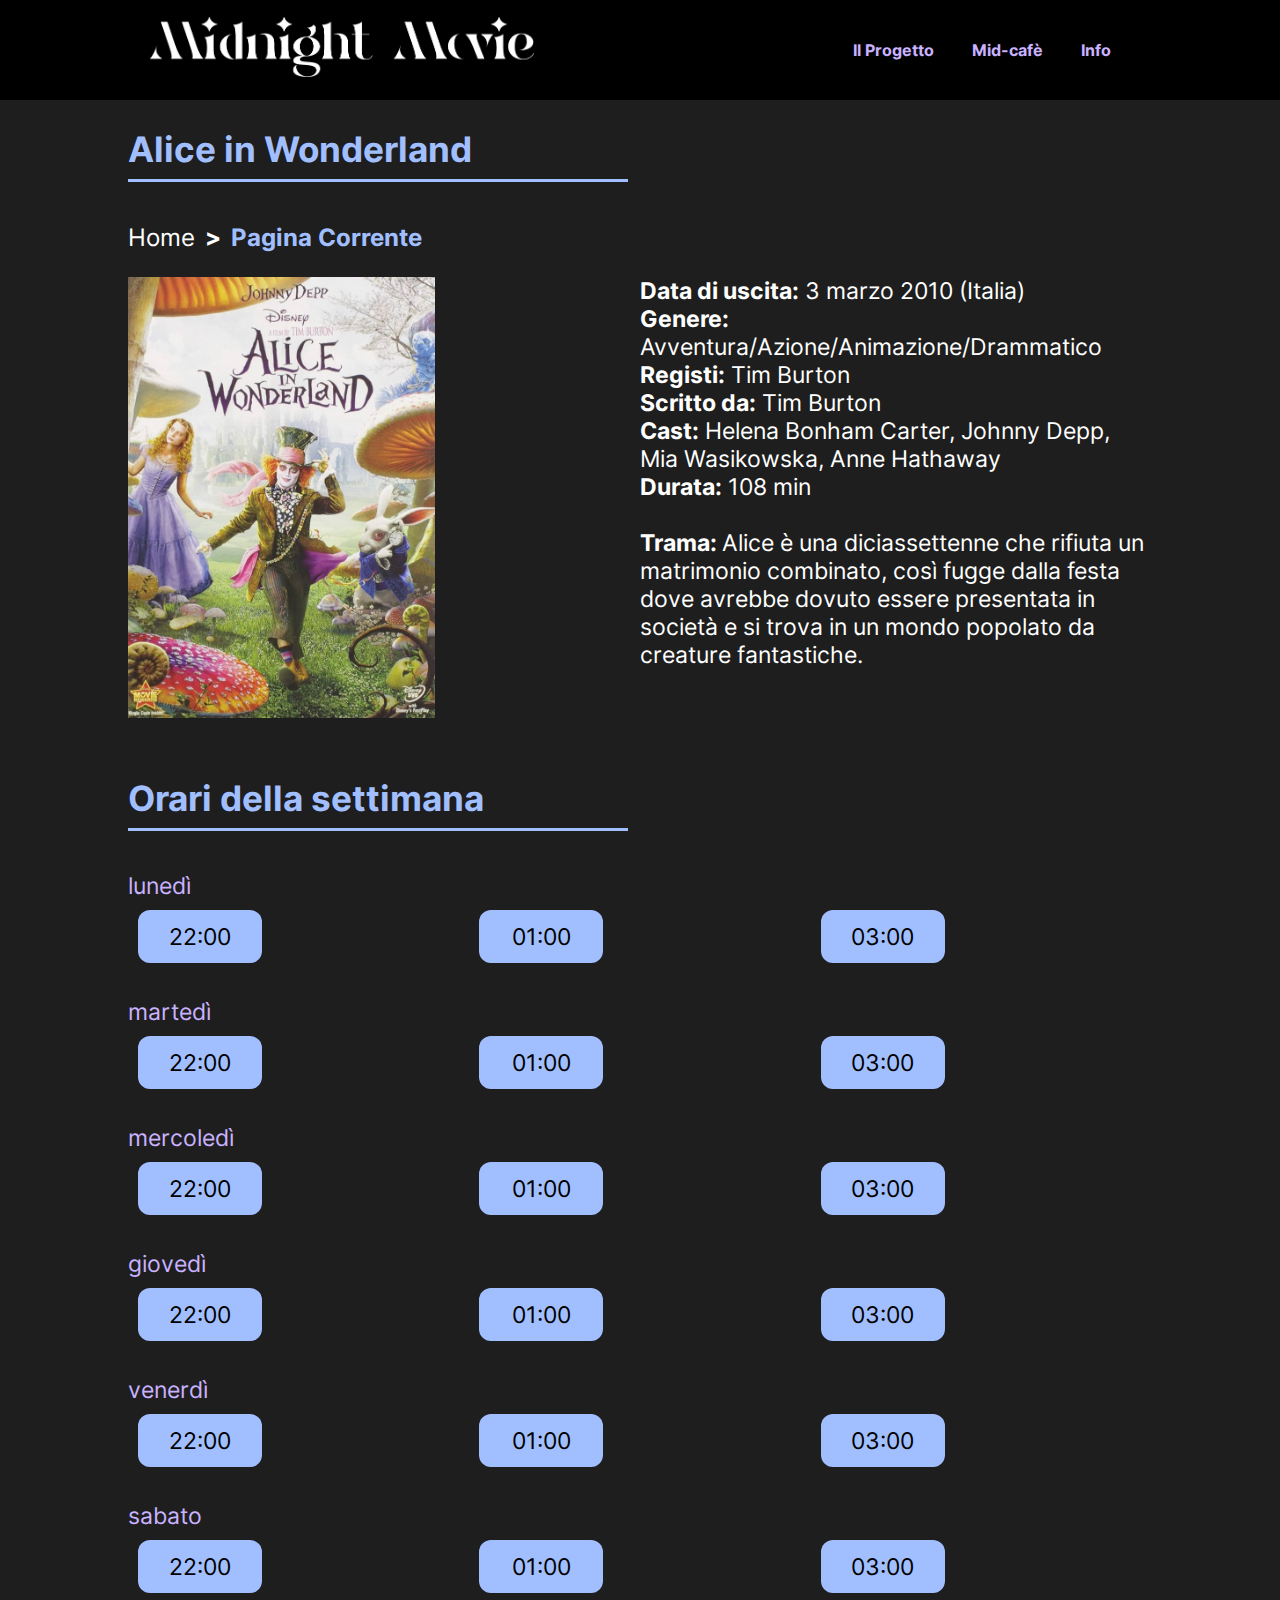
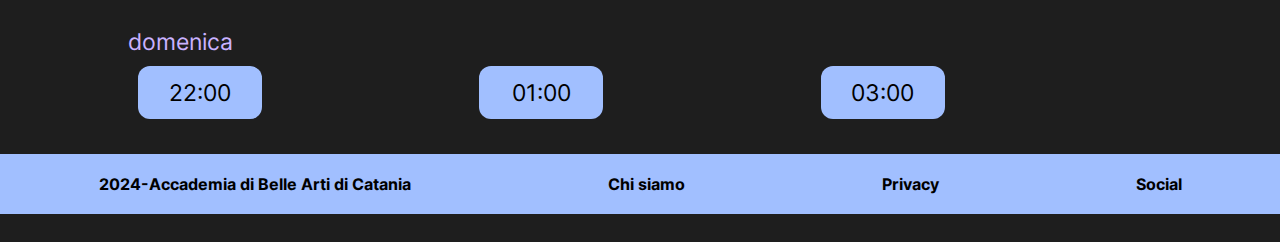
==== alice_in_wonderland.html @ 5517c182 "modifiche" ====
<!DOCTYPE html>
<html lang="en">
    <head>
        <meta charset="UTF-8">
        <meta name="viewport" content="width=device-width, initial-scale=1.0">
        <title>midnight movie</title>
        <link href="css/style.css" rel="stylesheet" type="text/css" >
    </head>
    <body>
        <header class="container-nav">
            <nav class="container-nav__navBar">
                <div class="navBar__logo">
                    <a href="index.html"><img src="img/marchio/marchio bianco.png" alt="logo"></a>
                </div>
                <div class="navBar__menu">
                    <ul class="navbar__list">
                        <li class="navbar_list_item"><a href="il_progetto.html">Il Progetto</a></li>  
                        <li class="navbar_list_item"><a href="mid_cafè.html">Mid-cafè</a></li>
                        <li class="navbar_list_item"><a href="info.html">Info</a></li>  
                    </ul>
                </div>            
            </nav>        
        </header>
    
        <main>
            <section class="container">
                <h2> Alice in Wonderland </h2>                    
            </section>
            <section class="container">                
                <div aria-label="breadcrumb">
                    <ul class="breadcrumb">
                        <li><a href="index.html">Home</a></li>
                        <li class="current">Pagina Corrente</li>
                    </ul>
                </div>

            </section>
            <section class="container"> 
                <div class="row">
                    <div class="col6 infoFilm">
                        <img src="img/index/5_alice_in_wonderland.jpg" alt="Alice in Wonderland" >
                    </div>
                    <div class="col6">
                        <p>
                            <b>Data di uscita:</b> 3 marzo 2010 (Italia)<br>
                            <b>Genere:</b> Avventura/Azione/Animazione/Drammatico<br>
                            <b>Registi:</b> Tim Burton <br>
                            <b>Scritto da:</b> Tim Burton <br>
                            <b>Cast:</b> Helena Bonham Carter, Johnny Depp, Mia Wasikowska, Anne Hathaway<br>
                            <b>Durata:</b> 108 min<br><br>

                            <b>Trama: </b> Alice è una diciassettenne che rifiuta un matrimonio combinato, così fugge dalla festa dove avrebbe dovuto essere presentata in società e si trova in un mondo popolato da creature fantastiche. 

                        </p>
                    </div>
                </div>
            </section>
            <section class="container">
                <h2>Orari della settimana</h2>                    
            </section>
            <section class="container containerHours">
                <div class="row">
                    <div class="col12">
                        <span class="day">lunedì</span>
                    </div>
                </div>
                <div class="row">
                    <div class="col4">
                       <span class="hours center">22:00</span> 
                    </div>
                    <div class="col4">
                        <span class="hours center">01:00</span> 
                    </div>
                    <div class="col4">
                        <span class="hours center">03:00</span> 
                    </div>
                </div>
            </section>
            <section class="container containerHours">
                <div class="row">
                    <div class="col12">
                        <span class="day">martedì</span>
                    </div>
                </div>
                <div class="row">
                    <div class="col4">
                       <span class="hours center">22:00</span> 
                    </div>
                    <div class="col4">
                        <span class="hours center">01:00</span> 
                    </div>
                    <div class="col4">
                        <span class="hours center">03:00</span> 
                    </div>
                </div>
            </section>
            <section class="container containerHours">
                <div class="row">
                    <div class="col12">
                        <span class="day">mercoledì</span>
                    </div>
                </div>
                <div class="row">
                    <div class="col4">
                       <span class="hours center">22:00</span> 
                    </div>
                    <div class="col4">
                        <span class="hours center">01:00</span> 
                    </div>
                    <div class="col4">
                        <span class="hours center">03:00</span> 
                    </div>
                </div>
            </section>
            <section class="container containerHours">
                <div class="row">
                    <div class="col12">
                        <span class="day">giovedì</span>
                    </div>
                </div>
                <div class="row">
                    <div class="col4">
                       <span class="hours center">22:00</span> 
                    </div>
                    <div class="col4">
                        <span class="hours center">01:00</span> 
                    </div>
                    <div class="col4">
                        <span class="hours center">03:00</span> 
                    </div>
                </div>
            </section>
            <section class="container containerHours">
                <div class="row">
                    <div class="col12">
                        <span class="day">venerdì</span>
                    </div>
                </div>
                <div class="row">
                    <div class="col4">
                       <span class="hours center">22:00</span> 
                    </div>
                    <div class="col4">
                        <span class="hours center">01:00</span> 
                    </div>
                    <div class="col4">
                        <span class="hours center">03:00</span> 
                    </div>
                </div>
            </section>
            <section class="container containerHours">
                <div class="row">
                    <div class="col12">
                        <span class="day">sabato</span>
                    </div>
                </div>
                <div class="row">
                    <div class="col4">
                       <span class="hours center">22:00</span> 
                    </div>
                    <div class="col4">
                        <span class="hours center">01:00</span> 
                    </div>
                    <div class="col4">
                        <span class="hours center">03:00</span> 
                    </div>
                </div>
            </section>
            <section class="container containerHours">
                <div class="row">
                    <div class="col12">
                        <span class="day">domenica</span>
                    </div>
                </div>
                <div class="row">
                    <div class="col4">
                       <span class="hours center">22:00</span> 
                    </div>
                    <div class="col4">
                        <span class="hours center">01:00</span> 
                    </div>
                    <div class="col4">
                        <span class="hours center">03:00</span> 
                    </div>
                </div>
            </section>
            
        </main>
        <footer>
            <nav class="navBar_footer">
                <ul class="navbar__list">
                    <li class="navbar_list_item"><a href="https://www.abacatania.it/">2024-Accademia di Belle Arti di Catania</a></li>
                    <li class="navbar_list_item"><a href="chi_siamo.html">Chi siamo</a></li>
                    <li class="navbar_list_item"><a href="chi_siamo.html">Privacy</a></li>
                    <li class="navbar_list_item"><a href="chi_siamo.html">Social</a></li>
                </ul>
            </nav>
        </footer>
    </body>
</html>
---- css/style.css ----
body{
    margin: 0 auto;
    font-family: 'Inter', sans-serif;
    font-weight: normal;
    font-style: normal;
    background-color: #1E1E1E;
    font-size: 23px;
}
main{
    margin-top: 100px;
}

h1,h2,h3,h4,h5,h6{
    font-family: 'Inter', sans-serif;
    font-weight: bold;
    font-style: normal;
}
a{
    text-decoration: none;
}
a:hover {
    text-decoration: underline;
}
nav{
    
    padding: 10px 0;
}

.container-nav{
    width: 100%;
}
.container-nav__navBar{
    display: flex;
    justify-content: space-around;
    align-items: center;
    background-color: #000;
    color: #C9B2FF;
}
.navBar__logo{
    width: 30%;
}
.navBar__logo img{
    width: 100%;
    
}


.navbar__list {
    list-style-type: none;
    display: flex;
    justify-content: space-around; 
    padding: 0;
    margin: 0;
    font-weight: bold;
    font-size: 16px;
    flex-direction: column;
}
.navbar_list_item{
    margin: 0 19px;
}

.navbar__list a{
    color: #C9B2FF;
}



main{
    background-color: #1E1E1E;
    color: #fff;
}

.container__slider{
    background-image: url(../img/index/1_home.jpeg);
    box-shadow: inset 0 0 0 2000px rgb(0 0 0 / 57%);
    
    height: 489px;
    background-position: center;
    background-repeat: no-repeat;
    background-size: cover;
    position: relative;
}

.container_slider_midCafe{
    background-image: url(../img/mid_cafe/1_mid_cafe.jpg);
    box-shadow: inset 0 0 0 2000px rgb(0 0 0 / 57%);
    
    height: 489px;
    background-position: center;
    background-repeat: no-repeat;
    background-size: cover;
    position: relative;
}

.slider__text{
    width: 100%;
    text-align: center;
    position: absolute;
    top: 50%;
    left: 50%;
    transform: translate(-50%, -50%);
    color: #C9B2FF;
    font-weight: bold;
    font-size: 48px;
}

.container{
    display: flex;
    justify-content: center;
    margin: 0 15px;
   /*  width: 100%; */
    justify-content: flex-start;
}

.row{
    /* --bs-gutter-x: 1.5rem;
    --bs-gutter-y: 0; */
    display: flex;
    flex-wrap: wrap;
    /* margin-top: calc(-1* var(--bs-gutter-y));
    margin-right: calc(-.5* var(--bs-gutter-x));
    margin-left: calc(-.5* var(--bs-gutter-x)); */
    flex-direction: column;
}
.col4 {
    flex: 0 0 auto;
    width: 33.33333333%;
}
.col6{
    flex: 0 0 auto;
    width: 100%;
}
.col12{
    flex: 0 0 auto;
    width: 100%;
}
.day{
    color: #C9B2FF; 
}
.hours{
    display: block;
    background-color: #A1BFFF;
    height: 53px;
    color: #000;
    margin: 10px;
    border-radius: 12px;
    width: 124px;
}

.containerHours{
    display: flex;
    flex-direction: column;
}
.center {
    display: flex;
    justify-content: center;
    align-items: center;
     
  }


.container-nav {
    display: flex;
    flex-wrap: wrap;
    position: fixed;
    top: 0px;
    left: 0px;
    right: 0px;
    z-index: 100;
    height: 100px;
}
.mainDescription{
    width: 50%;
}

h1,h3{
    color: #C9B2FF;
}

h2 {

    position: relative;
    width: 500px;
    color: #A1BFFF;
    }
    
    h2:after {
    position: absolute;
    content: "";
    height: 3px;
    background-color: #A1BFFF;
    width: 100%;
    right: 0px;
    top: 50px;
    }


/* .grid {
    display: grid;
    grid-template-columns: repeat(1, 1fr);
    gap:16px
} */

.grid {
    display: grid;
    grid-template-columns: repeat(auto-fit, minmax(300px, 1fr));
    gap: 16px
}




figure img {
    width: 100%;
    height: 100%;
    object-fit: cover;
    border-radius: 10px;
  }


figcaption a {
    color: #fff;
}
figure a :hover {
    color: #A1BFFF;
}

figure img {
    display: block;
    transition: transform 0.3s ease;
}

figure:hover img {
    transform: scale(1.1);
    opacity: 0.5;
    
}
figure:hover figcaption a{
    opacity: 1;
    color: #A1BFFF;
    
}

.breadcrumb {
    list-style: none;
    display: flex;
    padding: 0;
    margin: 0;
    font-size: 24px;
  }
  
  .breadcrumb li {
    margin-right: 10px;
  }
  
  .breadcrumb li+li:before {
    content: ">";
    margin-right: 10px;
    color: #fff;
  }
  
  .breadcrumb li a {
    text-decoration: none;
    color: #fff;
  }
  
  .breadcrumb li.current {
    color: #A1BFFF;
    font-weight: bold;
  }
  
  .breadcrumb li.current a {
    pointer-events: none; /* Disabilita il link per la pagina corrente */
  }
  .infoFilm img{
    width: 60%;
  }

  .infoIndex img{
    width: 100%;
    height: 330px;
    object-fit: cover;
  }

  .borderIndex p{
    border: 3px solid #A1BFFF;    
    padding: 15px 0 0 15px;
    
  }

  .snack{
    margin-bottom: 50px;
  }
  .snack img{
    
    width: 200px;
    height: 200px;
    object-fit: cover;
    object-position: center;     
  }
  .snack h4{
    padding-left: 20px;
    margin-top: 10px;
  }
  .snack ul{
    margin-right: 10px;
  }

  .col6 p{
    margin: 0;
  }
  .infoText{
    margin-top: 50px !important;
}



footer {
    background-color: #A1BFFF;   
    font-family: 'Inter';
    font-weight: 300;
    padding: 10px 0;
}
footer .navbar__list a{
    color: #000;
}
/* .navBar_footer{

} */







@media only screen and (min-width: 576px) {

   
    .container {
        max-width: 540px;
    }
  
    /* .grid {
        grid-template-columns: repeat(3, 1fr);
        width: auto;
    } */
    .navbar__list{
        flex-direction: row;
    }

}

@media only screen and (min-width: 770px) {

    .row{
        flex-direction: row;
    }
    .container {
        max-width: 720px;
        margin: 25px 10% 25px;
    }
    .col6{
        flex: 0 0 auto;
        width: 50%;
    }
    .navbar__list{
        
        display: flex;
        justify-content: space-around;
        
    }

    .slider__text{        
        top: 90%;
       
    }
    
    .snack h4{
        padding-left: 20px;
        margin: 0;
      }

      .borderIndex p{        
        height: 310px;
      }

}

@media only screen and (min-width: 992px) {
    
    .container {
        max-width: 960px;
    }
    .slider__text{        
        top: 90%;
        left: 30%;
    }

    
    
}

@media only screen and (min-width: 1200px) {

    .container {
        max-width: 1140px;
    }
    .slider__text{        
        top: 90%;
        left: 30%;
    }
}

@media only screen and (min-width: 1400px) {
    .container {
        max-width: 1320px;;
    }
    .slider__text{        
        top: 90%;
        left: 30%;
    }

}

@media only screen and (min-width: 1600px) {
    .slider__text{        
        top: 90%;
        left: 25%;
    }
    
}





@font-face {
    font-family: 'Inter';
    src:url('../font/Inter-Light.woff2') format('woff2'),
        url('../font/Inter-Light.woff') format('woff');
    font-weight: 300;
    font-style: normal;
    font-display: swap;
}

@font-face {
    font-family: 'Inter';
    src:url('../font/Inter-Regular.woff2') format('woff2'),
        url('../font/Inter-Regular.woff') format('woff');
    font-weight: normal;
    font-style: normal;
    font-display: swap;
}

@font-face {
    font-family: 'Inter';
    src:url('../font/Inter-Bold.woff2') format('woff2'),
        url('../font/Inter-Bold.woff') format('woff');
    font-weight: bold;
    font-style: normal;
    font-display: swap;
}

.container__slider_timburton{
    background-image: url(../img/dentro_la_mente_di_tim_burton/1_tim_burton.jpg);
    box-shadow: inset 0 0 0 2000px rgb(0 0 0 / 57%);
    
    height: 489px;
    background-position: center;
    background-repeat: no-repeat;
    background-size: cover;
    position: relative;
}
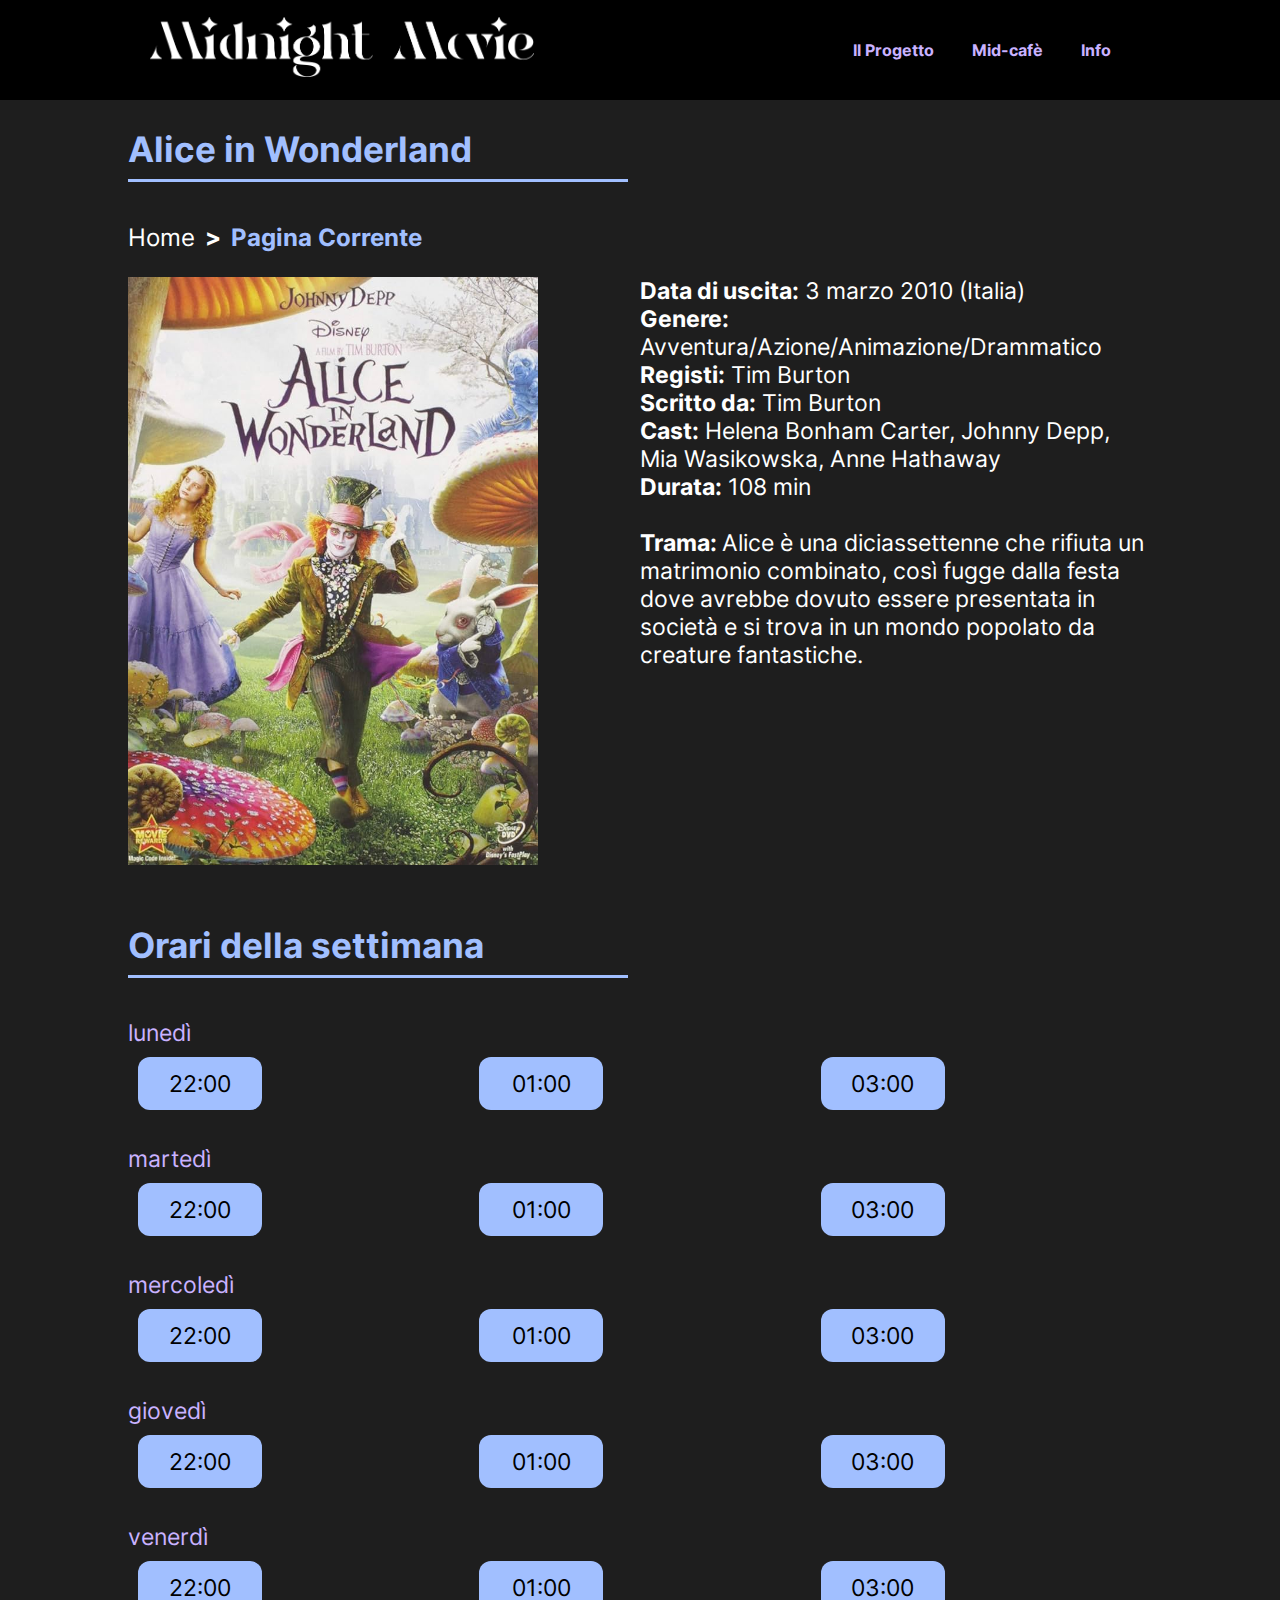
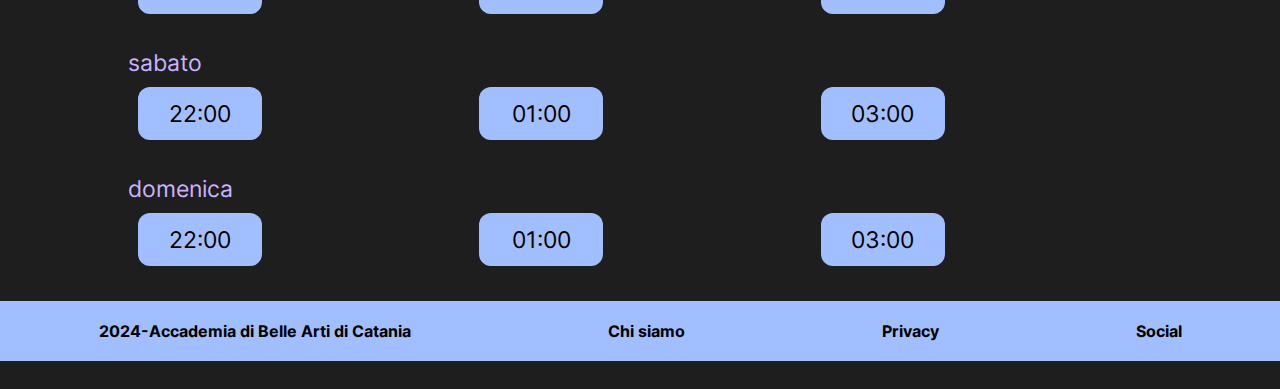
==== commit f50ba506: "modifiche" ====
--- a/alice_in_wonderland.html
+++ b/alice_in_wonderland.html
@@ -3,7 +3,7 @@
     <head>
         <meta charset="UTF-8">
         <meta name="viewport" content="width=device-width, initial-scale=1.0">
-        <title>midnight movie</title>
+        <title>la sposa cadavere</title>
         <link href="css/style.css" rel="stylesheet" type="text/css" >
     </head>
     <body>
@@ -14,9 +14,9 @@
                 </div>
                 <div class="navBar__menu">
                     <ul class="navbar__list">
-                        <li class="navbar_list_item"><a href="il_progetto.html">Il Progetto</a></li>  
-                        <li class="navbar_list_item"><a href="mid_cafè.html">Mid-cafè</a></li>
-                        <li class="navbar_list_item"><a href="info.html">Info</a></li>  
+                        <li class="navbar__list__item"><a href="il_progetto.html">Il Progetto</a></li>  
+                        <li class="navbar__list__item"><a href="mid_cafe.html">Mid-cafè</a></li>
+                        <li class="navbar__list__item"><a href="info.html">Info</a></li>  
                     </ul>
                 </div>            
             </nav>        
--- a/css/style.css
+++ b/css/style.css
@@ -18,7 +18,7 @@
 a{
     text-decoration: none;
 }
-a:hover {
+a :hover {
     text-decoration: underline;
 }
 nav{
@@ -55,7 +55,7 @@
     font-size: 16px;
     flex-direction: column;
 }
-.navbar_list_item{
+.navbar__list__item{
     margin: 0 19px;
 }
 
@@ -81,7 +81,7 @@
     position: relative;
 }
 
-.container_slider_midCafe{
+.container__slider__midCafe{
     background-image: url(../img/mid_cafe/1_mid_cafe.jpg);
     box-shadow: inset 0 0 0 2000px rgb(0 0 0 / 57%);
     
@@ -90,6 +90,50 @@
     background-repeat: no-repeat;
     background-size: cover;
     position: relative;
+}
+
+.container__slider_progetto{
+    background-image: url(../img/index/9_progetto.jpeg);
+    box-shadow: inset 0 0 0 2000px rgb(0 0 0 / 57%);
+    
+    height: 489px;
+    background-position: center;
+    background-repeat: no-repeat;
+    background-size: cover;
+    position: relative;
+}
+
+.container__slider_timburton{
+    background-image: url(../img/dentro_la_mente_di_tim_burton/1_tim_burton.jpg);
+    box-shadow: inset 0 0 0 2000px rgb(0 0 0 / 57%);
+    
+    height: 489px;
+    background-position: center;
+    background-repeat: no-repeat;
+    background-size: cover;
+    position: relative;
+}
+
+.container__slider_chisiamo{
+    background-image: url(../img/chi_siamo/cefbeea4-b83a-4527-bbee-f826613f986e.jpg);
+    box-shadow: inset 0 0 0 2000px rgb(0 0 0 / 57%);
+    
+    height: 489px;
+    background-position: center;
+    background-repeat: no-repeat;
+    background-size: cover;
+    position: relative;
+}
+
+.container__slider_info{
+    background-image: url(../img/info/1_info.jpeg);
+    box-shadow: inset 0 0 0 2000px rgb(0 0 0 / 57%);
+    
+    height: 489px;
+    background-position: center;
+    background-repeat: no-repeat;
+    background-size: cover;
+    position: relative;
 }
 
 .slider__text{
@@ -121,6 +165,11 @@
     margin-right: calc(-.5* var(--bs-gutter-x));
     margin-left: calc(-.5* var(--bs-gutter-x)); */
     flex-direction: column;
+    width: 100%;
+}
+.col3 {
+    flex: 0 0 auto;
+    width: 25%;
 }
 .col4 {
     flex: 0 0 auto;
@@ -128,7 +177,15 @@
 }
 .col6{
     flex: 0 0 auto;
-    width: 100%;
+    width: 50%;
+}
+.col8 {
+    flex: 0 0 auto;
+    width: 66.66666666%;
+}
+.col9{
+    flex: 0 0 auto;
+    width: 90%;
 }
 .col12{
     flex: 0 0 auto;
@@ -176,7 +233,12 @@
 h1,h3{
     color: #C9B2FF;
 }
-
+a > div > .borderIndex > p{
+    color: #fff;
+}
+a:hover{
+    color: #fff;
+}
 h2 {
 
     position: relative;
@@ -273,7 +335,7 @@
     pointer-events: none; /* Disabilita il link per la pagina corrente */
   }
   .infoFilm img{
-    width: 60%;
+    width: 80%;
   }
 
   .infoIndex img{
@@ -282,10 +344,22 @@
     object-fit: cover;
   }
 
+  .chisiamo img{
+    width: 100%;
+    height: 330px;
+    object-fit: cover;
+    object-position: center;
+
+  }
+
   .borderIndex p{
     border: 3px solid #A1BFFF;    
-    padding: 15px 0 0 15px;
-    
+    padding: 15px 0 0 15px;    
+  }
+  .borderChiSiamo{
+    border: 3px solid #A1BFFF;
+    padding: 0 0 0 15px;
+    height: 326px;
   }
 
   .snack{
@@ -306,13 +380,31 @@
     margin-right: 10px;
   }
 
+  .col3 p{
+    margin: 0;
+  }
+  .col4 p{
+    margin: 0;
+  }
   .col6 p{
     margin: 0;
   }
+  .col8 p{
+    margin: 0;
+  }
+  .col9 p{
+    margin: 0;
+  }
   .infoText{
     margin-top: 50px !important;
 }
 
+.batman img{
+    width: 100%;
+    height: 400px;
+    object-fit: cover;
+    object-position: center;
+}
 
 
 footer {
@@ -348,6 +440,18 @@
     .navbar__list{
         flex-direction: row;
     }
+    .container__slider_timburton >div>div> .slider__text{
+        left: 50%;
+        top: 70%;
+    }
+    .container__slider_chisiamo > .slider__text{
+        left: 30%; 
+        top: 86%;
+    }
+    .container__slider_info > .slider__text{
+        left: 30%; 
+        top: 86%;
+    }
 
 }
 
@@ -372,7 +476,7 @@
     }
 
     .slider__text{        
-        top: 90%;
+        top: 80%;
        
     }
     
@@ -384,7 +488,10 @@
       .borderIndex p{        
         height: 310px;
       }
-
+      .col9{
+        flex: 0 0 auto;
+        width: 65%;
+    }
 }
 
 @media only screen and (min-width: 992px) {
@@ -396,7 +503,13 @@
         top: 90%;
         left: 30%;
     }
-
+    .container__slider_progetto > .slider__text{
+        left: 45%; 
+    }
+    .container__slider_info > .slider__text{
+        left: 45%;
+    }
+    
     
     
 }
@@ -410,9 +523,30 @@
         top: 90%;
         left: 30%;
     }
+    .container__slider_progetto > .slider__text{
+        left: 40%; 
+    }
+    .container__slider_timburton >div>div> .slider__text{
+        left: 50%;
+        top: 75%;
+    }
+
+    .container__slider_chisiamo > .slider__text{
+        left: 20%; 
+        top: 75%;
+    }
+    .container__slider_info > .slider__text{
+        left: 20%; 
+        top: 75%;
+    }
+
 }
 
 @media only screen and (min-width: 1400px) {
+    .col9{
+        flex: 0 0 auto;
+        width: 73%;
+    }
     .container {
         max-width: 1320px;;
     }
@@ -420,13 +554,25 @@
         top: 90%;
         left: 30%;
     }
+    .container__slider_timburton >div>div> .slider__text{
+        left: 46%;
+        
+    }
 
 }
 
 @media only screen and (min-width: 1600px) {
     .slider__text{        
-        top: 90%;
+        top: 80%;
         left: 25%;
+    }
+
+    .container__slider_progetto > .slider__text{
+        left: 35%; 
+    }
+    .container__slider_timburton >div>div> .slider__text{
+        left: 45%; 
+        
     }
     
 }
@@ -461,14 +607,7 @@
     font-style: normal;
     font-display: swap;
 }
-
-.container__slider_timburton{
-    background-image: url(../img/dentro_la_mente_di_tim_burton/1_tim_burton.jpg);
-    box-shadow: inset 0 0 0 2000px rgb(0 0 0 / 57%);
-    
-    height: 489px;
-    background-position: center;
-    background-repeat: no-repeat;
-    background-size: cover;
-    position: relative;
-}+.purple {
+    color: #C9B2FF;
+}
+
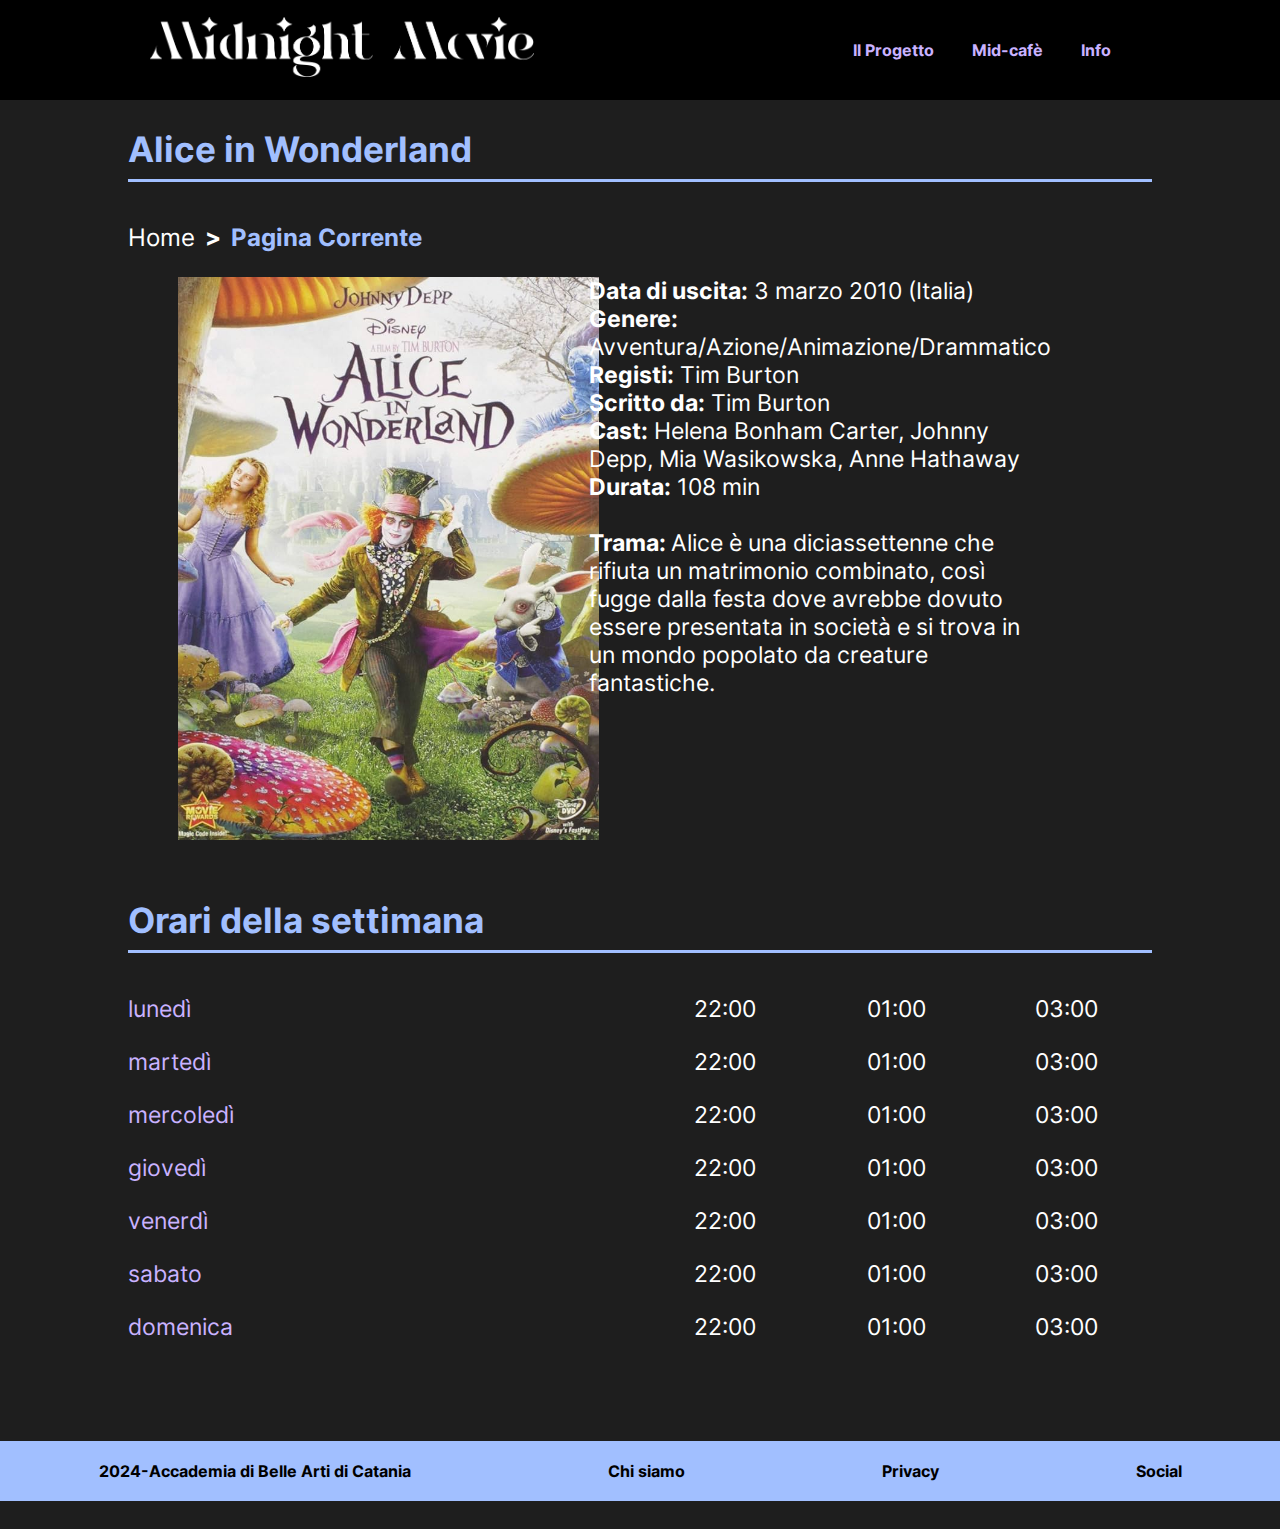
==== commit a5173605: "modified:   alice_in_wonderland.html modified:   css/style.css modified:   edward_mani_di_forbice.ht" ====
--- a/alice_in_wonderland.html
+++ b/alice_in_wonderland.html
@@ -37,7 +37,7 @@
             </section>
             <section class="container"> 
                 <div class="row">
-                    <div class="col6 infoFilm">
+                    <div class="col6 Film">
                         <img src="img/index/5_alice_in_wonderland.jpg" alt="Alice in Wonderland" >
                     </div>
                     <div class="col6">
--- a/css/style.css
+++ b/css/style.css
@@ -63,7 +63,9 @@
     color: #C9B2FF;
 }
 
-
+.blu {
+    color: #A1BFFF;
+}
 
 main{
     background-color: #1E1E1E;
@@ -71,7 +73,7 @@
 }
 
 .container__slider{
-    background-image: url(../img/index/1_home.jpeg);
+    background-image: url(../img/slide/index_slide.jpg);
     box-shadow: inset 0 0 0 2000px rgb(0 0 0 / 57%);
     
     height: 489px;
@@ -82,9 +84,8 @@
 }
 
 .container__slider__midCafe{
-    background-image: url(../img/mid_cafe/1_mid_cafe.jpg);
-    box-shadow: inset 0 0 0 2000px rgb(0 0 0 / 57%);
-    
+    background-image: url(../img/slide/mid_cafe_slide.jpg);
+    box-shadow: inset 0 0 0 2000px rgb(0 0 0 / 57%);    
     height: 489px;
     background-position: center;
     background-repeat: no-repeat;
@@ -93,7 +94,7 @@
 }
 
 .container__slider_progetto{
-    background-image: url(../img/index/9_progetto.jpeg);
+    background-image: url(../img/slide/il_progetto_slide.jpg);
     box-shadow: inset 0 0 0 2000px rgb(0 0 0 / 57%);
     
     height: 489px;
@@ -104,49 +105,49 @@
 }
 
 .container__slider_timburton{
-    background-image: url(../img/dentro_la_mente_di_tim_burton/1_tim_burton.jpg);
+    background-image: url(../img/slide/tim_burton_slide.jpg);
     box-shadow: inset 0 0 0 2000px rgb(0 0 0 / 57%);
     
     height: 489px;
     background-position: center;
     background-repeat: no-repeat;
     background-size: cover;
-    position: relative;
+    position: relative;
 }
 
 .container__slider_chisiamo{
-    background-image: url(../img/chi_siamo/cefbeea4-b83a-4527-bbee-f826613f986e.jpg);
+    background-image: url(../img/slide/chi_siamo_slide.jpg);
     box-shadow: inset 0 0 0 2000px rgb(0 0 0 / 57%);
     
     height: 489px;
     background-position: center;
     background-repeat: no-repeat;
     background-size: cover;
-    position: relative;
+    position: relative;
 }
 
 .container__slider_info{
-    background-image: url(../img/info/1_info.jpeg);
-    box-shadow: inset 0 0 0 2000px rgb(0 0 0 / 57%);
-    
+    background-image: url(../img/slide/info_slide.jpg);
+    box-shadow: inset 0 0 0 2000px rgb(0 0 0 / 57%);  
     height: 489px;
     background-position: center;
     background-repeat: no-repeat;
     background-size: cover;
-    position: relative;
+    position: relative;
 }
 
 .slider__text{
-    width: 100%;
-    text-align: center;
+    width: 90%;
+    text-align: left;
     position: absolute;
-    top: 50%;
-    left: 50%;
-    transform: translate(-50%, -50%);
+    bottom: 0px;
+    left: 55%;
+    transform: translate(-50%, 10%);
     color: #C9B2FF;
     font-weight: bold;
-    font-size: 48px;
-}
+    font-size: 30px;
+}
+
 
 .container{
     display: flex;
@@ -160,11 +161,11 @@
     /* --bs-gutter-x: 1.5rem;
     --bs-gutter-y: 0; */
     display: flex;
-    flex-wrap: wrap;
+    flex-wrap: nowrap;
     /* margin-top: calc(-1* var(--bs-gutter-y));
     margin-right: calc(-.5* var(--bs-gutter-x));
     margin-left: calc(-.5* var(--bs-gutter-x)); */
-    flex-direction: column;
+    flex-direction: row;
     width: 100%;
 }
 .col3 {
@@ -175,46 +176,80 @@
     flex: 0 0 auto;
     width: 33.33333333%;
 }
+.col5{
+    flex: 0 0 auto;
+    width: 41.67%;
+    
+}
 .col6{
     flex: 0 0 auto;
-    width: 50%;
+    width: 100%;
+    min-width: 220px;
+}
+.col7 {
+    width: 58.33%;
+    flex: 0 0 auto;
 }
 .col8 {
     flex: 0 0 auto;
     width: 66.66666666%;
 }
-.col9{
-    flex: 0 0 auto;
-    width: 90%;
+.col9 {
+    width: 60%;
+    flex: 0 0 auto;
+}
+.chisiamoRow{
+    display: flex;
+    justify-content: center; 
+    width: 100%;
+}
+
+.col10 {
+    width: 83.33%; /* 10 colonne su 12 */
+    flex: 0 0 auto;
 }
 .col12{
     flex: 0 0 auto;
     width: 100%;
+    margin-top: 0%;
 }
 .day{
     color: #C9B2FF; 
 }
-.hours{
-    display: block;
-    background-color: #A1BFFF;
-    height: 53px;
-    color: #000;
-    margin: 10px;
-    border-radius: 12px;
-    width: 124px;
-}
-
-.containerHours{
+.center {
+    display: flex;
+    justify-content: center;
+    align-items: center;     
+  }
+
+  .containerHours>.row{
+    display: flex;
+    justify-content: center;
+    width: 100%;
+  }
+  .containerHours>.row>.col6{
     display: flex;
     flex-direction: column;
-}
-.center {
-    display: flex;
-    justify-content: center;
     align-items: center;
-     
-  }
-
+  }
+
+
+  
+.containerSnack{
+    display: flex;
+    flex-direction: column;
+    align-items: center;
+}
+  .containerSnack>.row{
+    display: flex;
+    justify-content:flex-start ;
+    width: 100%;
+  }
+  .containerSnack>.row>.col6{
+    display: flex;
+    flex-direction: column;
+    align-items:flex-start ;
+  }
 
 .container-nav {
     display: flex;
@@ -226,9 +261,7 @@
     z-index: 100;
     height: 100px;
 }
-.mainDescription{
-    width: 50%;
-}
+
 
 h1,h3{
     color: #C9B2FF;
@@ -242,7 +275,8 @@
 h2 {
 
     position: relative;
-    width: 500px;
+    /* width: 500px; */
+    width: 100%;
     color: #A1BFFF;
     }
     
@@ -266,7 +300,7 @@
 .grid {
     display: grid;
     grid-template-columns: repeat(auto-fit, minmax(300px, 1fr));
-    gap: 16px
+    gap: 16px;
 }
 
 
@@ -282,6 +316,7 @@
 
 figcaption a {
     color: #fff;
+
 }
 figure a :hover {
     color: #A1BFFF;
@@ -335,7 +370,14 @@
     pointer-events: none; /* Disabilita il link per la pagina corrente */
   }
   .infoFilm img{
-    width: 80%;
+    width: 100%;
+    margin-left: 150px;
+  }
+
+  .Film img{
+    width: 421px;
+    height: 563px;
+    margin-left: 50px;
   }
 
   .infoIndex img{
@@ -365,8 +407,8 @@
   .snack{
     margin-bottom: 50px;
   }
+
   .snack img{
-    
     width: 200px;
     height: 200px;
     object-fit: cover;
@@ -412,6 +454,7 @@
     font-family: 'Inter';
     font-weight: 300;
     padding: 10px 0;
+    margin-top: 100px;
 }
 footer .navbar__list a{
     color: #000;
@@ -422,6 +465,10 @@
 
 
 
+.purple {
+    color: #C9B2FF;
+    font-weight: bold;
+}
 
 
 
@@ -432,7 +479,7 @@
     .container {
         max-width: 540px;
     }
-  
+    
     /* .grid {
         grid-template-columns: repeat(3, 1fr);
         width: auto;
@@ -440,33 +487,44 @@
     .navbar__list{
         flex-direction: row;
     }
-    .container__slider_timburton >div>div> .slider__text{
-        left: 50%;
-        top: 70%;
-    }
-    .container__slider_chisiamo > .slider__text{
-        left: 30%; 
-        top: 86%;
-    }
-    .container__slider_info > .slider__text{
-        left: 30%; 
-        top: 86%;
-    }
+    
+   
 
 }
 
 @media only screen and (min-width: 770px) {
 
-    .row{
-        flex-direction: row;
-    }
+    .slider__text{
+        font-size: 35px;
+       }
     .container {
         max-width: 720px;
         margin: 25px 10% 25px;
     }
+    .row{
+        flex-direction: row;
+    }
+    
+    .col3 {
+        flex: 0 0 auto;
+        width: 25%;
+    }
+    .col4 {
+        flex: 0 0 auto;
+        width: 33.33333333%;
+    }
+    .col5{
+        flex: 0 0 auto;
+        width: 41.67%;
+        
+    }
     .col6{
         flex: 0 0 auto;
-        width: 50%;
+        width: 45%;
+    }
+    .col9 {
+        width: 70%;
+        flex: 0 0 auto;
     }
     .navbar__list{
         
@@ -475,10 +533,7 @@
         
     }
 
-    .slider__text{        
-        top: 80%;
-       
-    }
+   
     
     .snack h4{
         padding-left: 20px;
@@ -488,10 +543,8 @@
       .borderIndex p{        
         height: 310px;
       }
-      .col9{
-        flex: 0 0 auto;
-        width: 65%;
-    }
+      
+    
 }
 
 @media only screen and (min-width: 992px) {
@@ -499,83 +552,39 @@
     .container {
         max-width: 960px;
     }
-    .slider__text{        
-        top: 90%;
-        left: 30%;
-    }
-    .container__slider_progetto > .slider__text{
-        left: 45%; 
-    }
-    .container__slider_info > .slider__text{
-        left: 45%;
-    }
-    
+    
+    .slider__text{
+        font-size: 42px;
+       }
     
     
 }
 
 @media only screen and (min-width: 1200px) {
-
+    .slider__text{
+        font-size: 48px;
+       }
     .container {
         max-width: 1140px;
     }
-    .slider__text{        
-        top: 90%;
-        left: 30%;
-    }
-    .container__slider_progetto > .slider__text{
-        left: 40%; 
-    }
-    .container__slider_timburton >div>div> .slider__text{
-        left: 50%;
-        top: 75%;
-    }
-
-    .container__slider_chisiamo > .slider__text{
-        left: 20%; 
-        top: 75%;
-    }
-    .container__slider_info > .slider__text{
-        left: 20%; 
-        top: 75%;
-    }
-
+     
+    
+    .infoFilm img{
+        width: 80%;
+      }
 }
 
 @media only screen and (min-width: 1400px) {
-    .col9{
-        flex: 0 0 auto;
-        width: 73%;
-    }
     .container {
         max-width: 1320px;;
     }
-    .slider__text{        
-        top: 90%;
-        left: 30%;
-    }
-    .container__slider_timburton >div>div> .slider__text{
-        left: 46%;
-        
-    }
-
-}
-
-@media only screen and (min-width: 1600px) {
-    .slider__text{        
-        top: 80%;
-        left: 25%;
-    }
-
-    .container__slider_progetto > .slider__text{
-        left: 35%; 
-    }
-    .container__slider_timburton >div>div> .slider__text{
-        left: 45%; 
-        
-    }
-    
-}
+    
+    
+   
+
+}
+
+
 
 
 
@@ -606,8 +615,4 @@
     font-weight: bold;
     font-style: normal;
     font-display: swap;
-}
-.purple {
-    color: #C9B2FF;
-}
-
+}